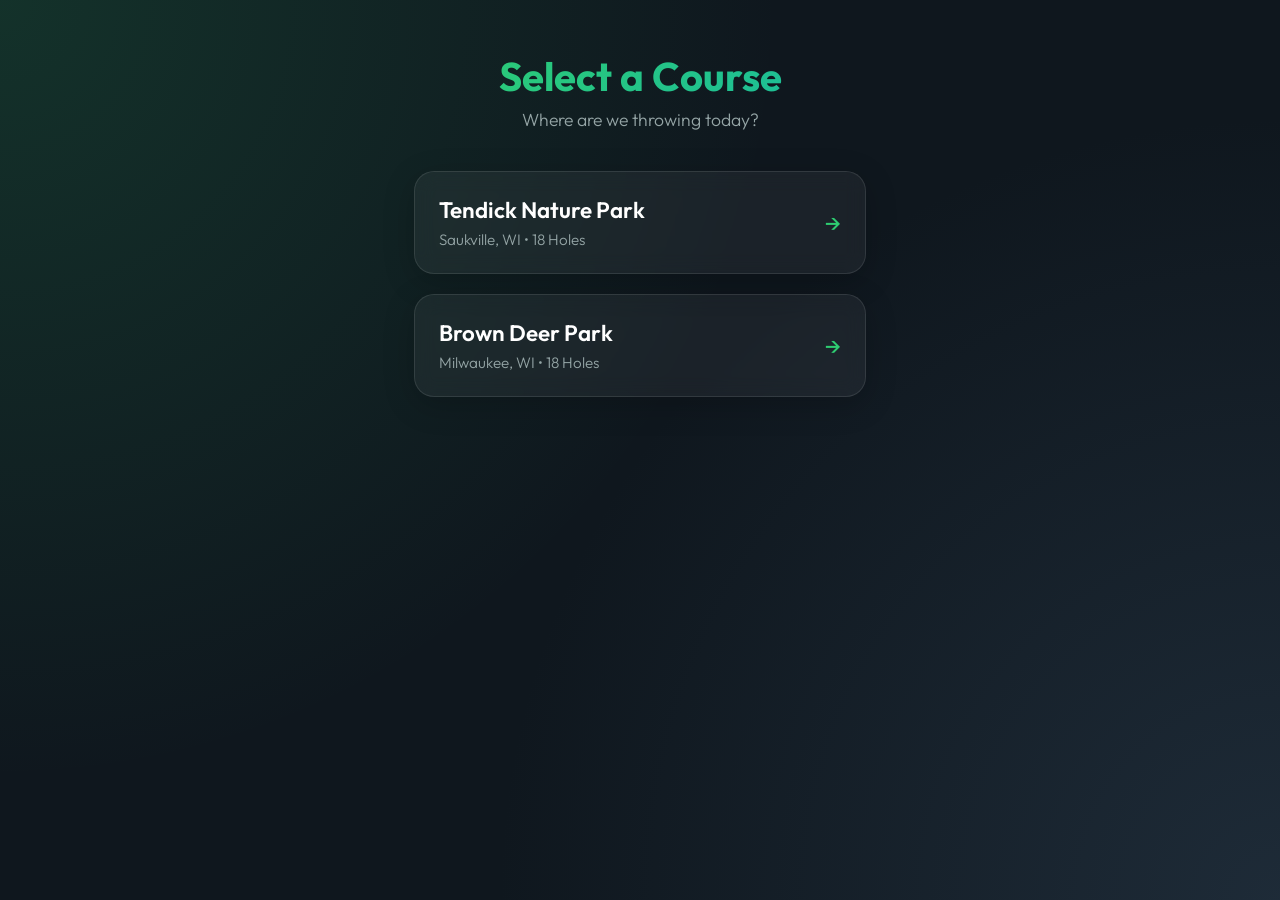
==== index.html @ 023d96f7 "Initial commit" ====
<!DOCTYPE html>
<html lang="en">
<head>
    <meta charset="UTF-8">
    <meta name="viewport" content="width=device-width, initial-scale=1.0, maximum-scale=1.0, user-scalable=no">
    <title>Disc Golf Courses</title>
    <link rel="preconnect" href="https://fonts.googleapis.com">
    <link rel="preconnect" href="https://fonts.gstatic.com" crossorigin>
    <link href="https://fonts.googleapis.com/css2?family=Outfit:wght@300;400;600;700&display=swap" rel="stylesheet">
    <link rel="stylesheet" href="style.css">
</head>
<body>
    <div id="app">
        <header>
            <h1>Select a Course</h1>
            <p>Where are we throwing today?</p>
        </header>

        <main class="course-list">
            <a href="courses/tendick/index.html" class="course-card">
                <div class="course-content">
                    <h2>Tendick Nature Park</h2>
                    <p>Saukville, WI • 18 Holes</p>
                </div>
                <div class="course-icon">→</div>
            </a>

            <a href="courses/brown-deer/index.html" class="course-card">
                <div class="course-content">
                    <h2>Brown Deer Park</h2>
                    <p>Milwaukee, WI • 18 Holes</p>
                </div>
                <div class="course-icon">→</div>
            </a>
        </main>
    </div>
</body>
</html>
---- style.css ----
:root {
    --primary: #2ECC71;
    --primary-dark: #27AE60;
    --secondary: #34495E;
    --bg-dark: #0F171E;
    --card-bg: rgba(255, 255, 255, 0.05);
    --card-hover: rgba(255, 255, 255, 0.1);
    --card-border: rgba(255, 255, 255, 0.1);
    --card-border-hover: rgba(46, 204, 113, 0.5);
    --text-main: #FFFFFF;
    --text-muted: #95A5A6;
    --border-radius: 20px;
    --transition: 0.3s ease;
}

* {
    margin: 0;
    padding: 0;
    box-sizing: border-box;
    font-family: 'Outfit', sans-serif;
    -webkit-tap-highlight-color: transparent;
}

body {
    background-color: var(--bg-dark);
    background-image: radial-gradient(circle at top left, rgba(46, 204, 113, 0.15) 0%, transparent 50%),
                      radial-gradient(circle at bottom right, rgba(52, 73, 94, 0.4) 0%, transparent 50%);
    color: var(--text-main);
    min-height: 100vh;
    display: flex;
    justify-content: center;
    overflow-x: hidden;
}

#app {
    width: 100%;
    max-width: 500px;
    padding: 32px 24px;
    display: flex;
    flex-direction: column;
}

header {
    text-align: center;
    margin-bottom: 40px;
    margin-top: 20px;
    animation: fadeInDown 0.6s ease;
}

h1 {
    font-size: 2.5rem;
    font-weight: 700;
    background: linear-gradient(135deg, #2ECC71, #1ABC9C);
    -webkit-background-clip: text;
    -webkit-text-fill-color: transparent;
    margin-bottom: 8px;
    line-height: 1.2;
}

p {
    color: var(--text-muted);
    font-size: 1.1rem;
    font-weight: 300;
}

.course-list {
    display: flex;
    flex-direction: column;
    gap: 20px;
}

.course-card {
    text-decoration: none;
    color: inherit;
    background: var(--card-bg);
    border: 1px solid var(--card-border);
    border-radius: var(--border-radius);
    padding: 24px;
    display: flex;
    justify-content: space-between;
    align-items: center;
    backdrop-filter: blur(10px);
    box-shadow: 0 8px 32px rgba(0, 0, 0, 0.2);
    transition: var(--transition);
    animation: fadeInUp 0.6s ease backwards;
}

.course-card:nth-child(1) { animation-delay: 0.1s; }
.course-card:nth-child(2) { animation-delay: 0.2s; }
.course-card:nth-child(3) { animation-delay: 0.3s; }

.course-card:hover, .course-card:focus {
    transform: translateY(-4px);
    background: var(--card-hover);
    border-color: var(--card-border-hover);
    box-shadow: 0 12px 40px rgba(46, 204, 113, 0.15);
    outline: none;
}

.course-card:active {
    transform: translateY(0);
}

.course-content h2 {
    font-size: 1.4rem;
    font-weight: 600;
    margin-bottom: 6px;
    color: var(--text-main);
}

.course-content p {
    font-size: 0.95rem;
    color: var(--text-muted);
}

.course-icon {
    font-size: 1.5rem;
    color: var(--primary);
    transition: transform var(--transition);
}

.course-card:hover .course-icon {
    transform: translateX(4px);
}

@keyframes fadeInDown {
    from { opacity: 0; transform: translateY(-20px); }
    to { opacity: 1; transform: translateY(0); }
}

@keyframes fadeInUp {
    from { opacity: 0; transform: translateY(20px); }
    to { opacity: 1; transform: translateY(0); }
}
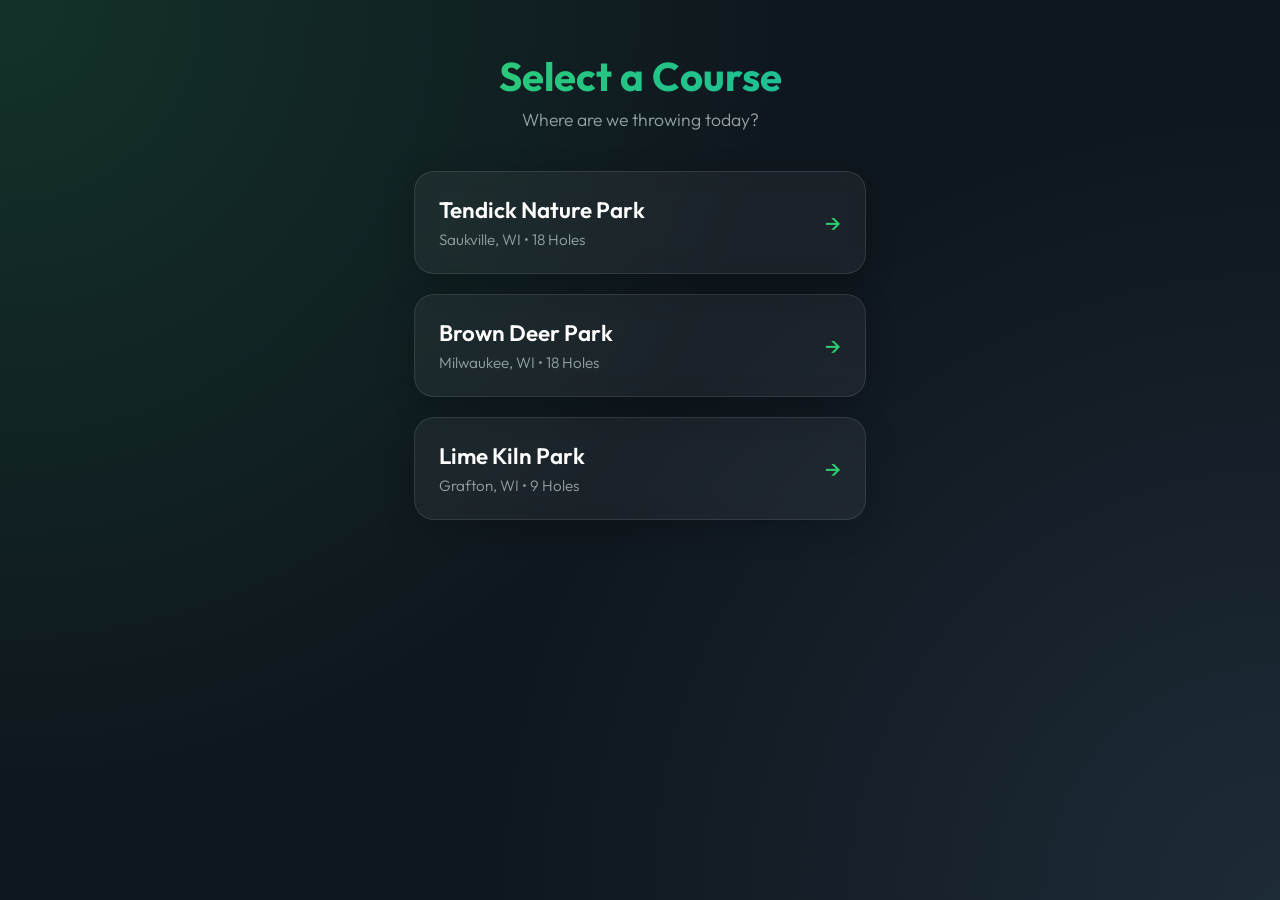
==== commit fff2db78: "Added Lime Kiln Park Lime Kiln" ====
--- a/index.html
+++ b/index.html
@@ -32,6 +32,14 @@
                 </div>
                 <div class="course-icon">→</div>
             </a>
+
+            <a href="courses/lime-kiln/index.html" class="course-card">
+                <div class="course-content">
+                    <h2>Lime Kiln Park</h2>
+                    <p>Grafton, WI • 9 Holes</p>
+                </div>
+                <div class="course-icon">→</div>
+            </a>
         </main>
     </div>
 </body>
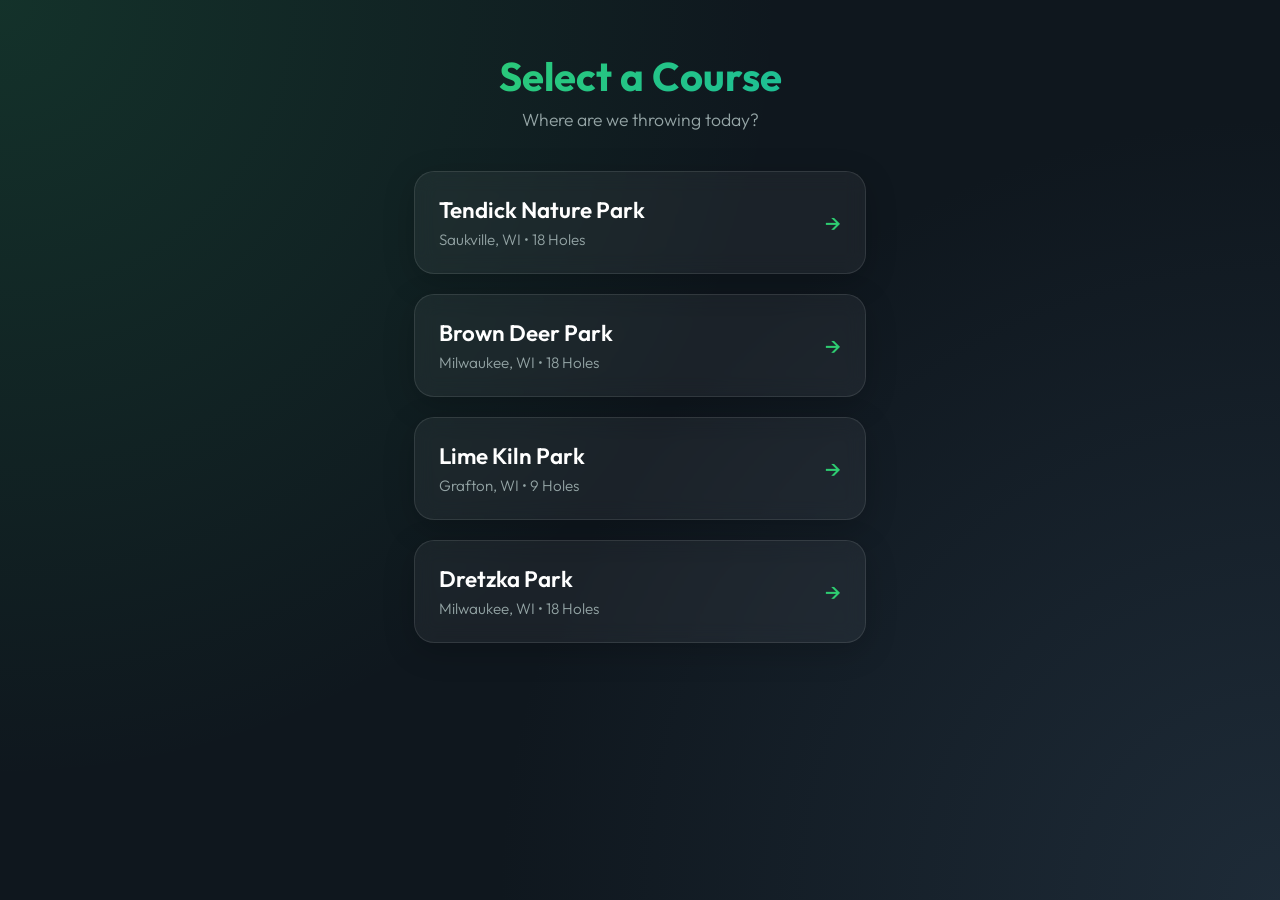
==== commit 711d9144: "Dretska Park Added" ====
--- a/index.html
+++ b/index.html
@@ -40,6 +40,14 @@
                 </div>
                 <div class="course-icon">→</div>
             </a>
+
+            <a href="courses/dretzka/index.html" class="course-card">
+                <div class="course-content">
+                    <h2>Dretzka Park</h2>
+                    <p>Milwaukee, WI • 18 Holes</p>
+                </div>
+                <div class="course-icon">→</div>
+            </a>
         </main>
     </div>
 </body>
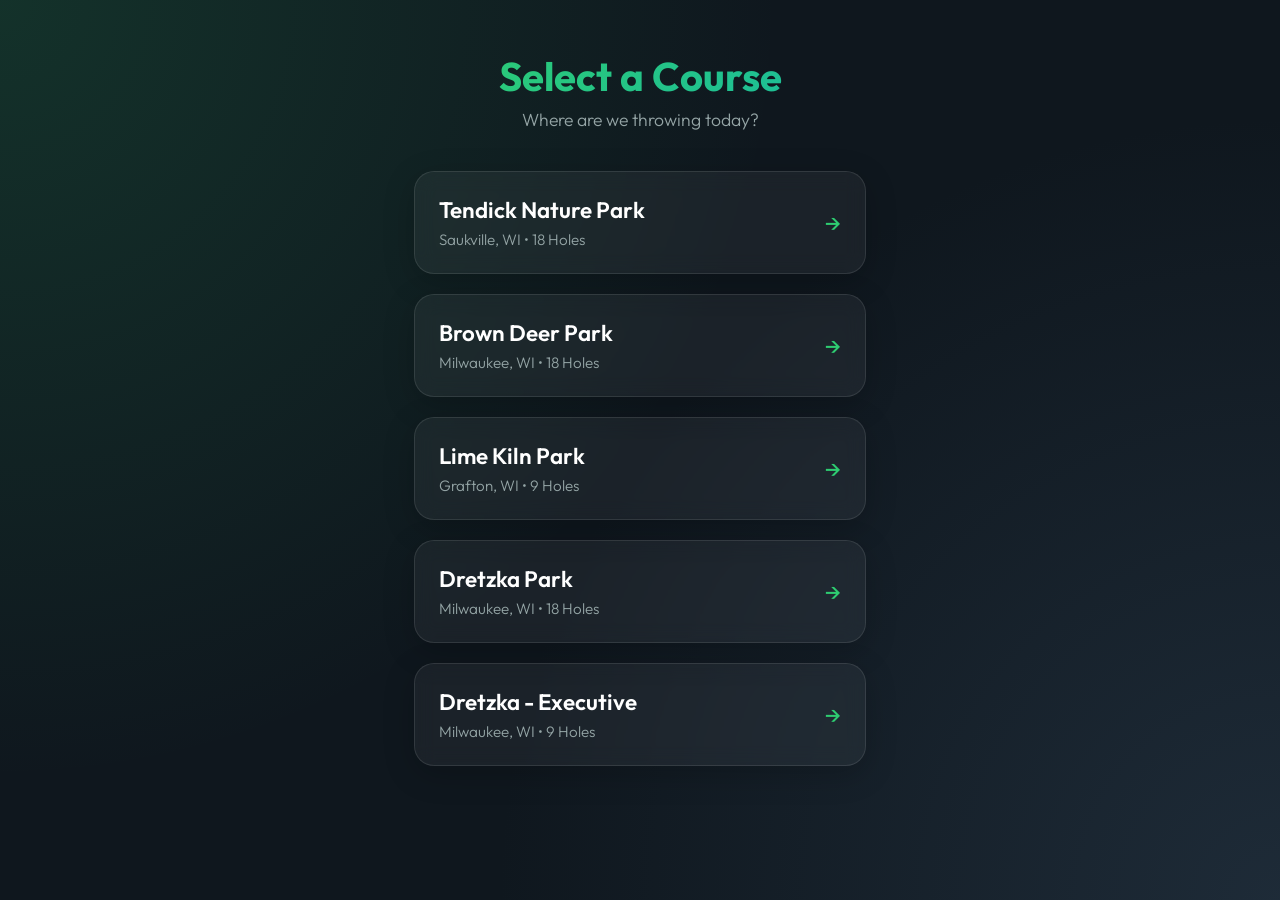
==== commit 09ef4db3: "Dretska - Executive Add the 9 holes" ====
--- a/index.html
+++ b/index.html
@@ -48,6 +48,14 @@
                 </div>
                 <div class="course-icon">→</div>
             </a>
+
+            <a href="courses/dretzka-executive/index.html" class="course-card">
+                <div class="course-content">
+                    <h2>Dretzka - Executive</h2>
+                    <p>Milwaukee, WI • 9 Holes</p>
+                </div>
+                <div class="course-icon">→</div>
+            </a>
         </main>
     </div>
 </body>
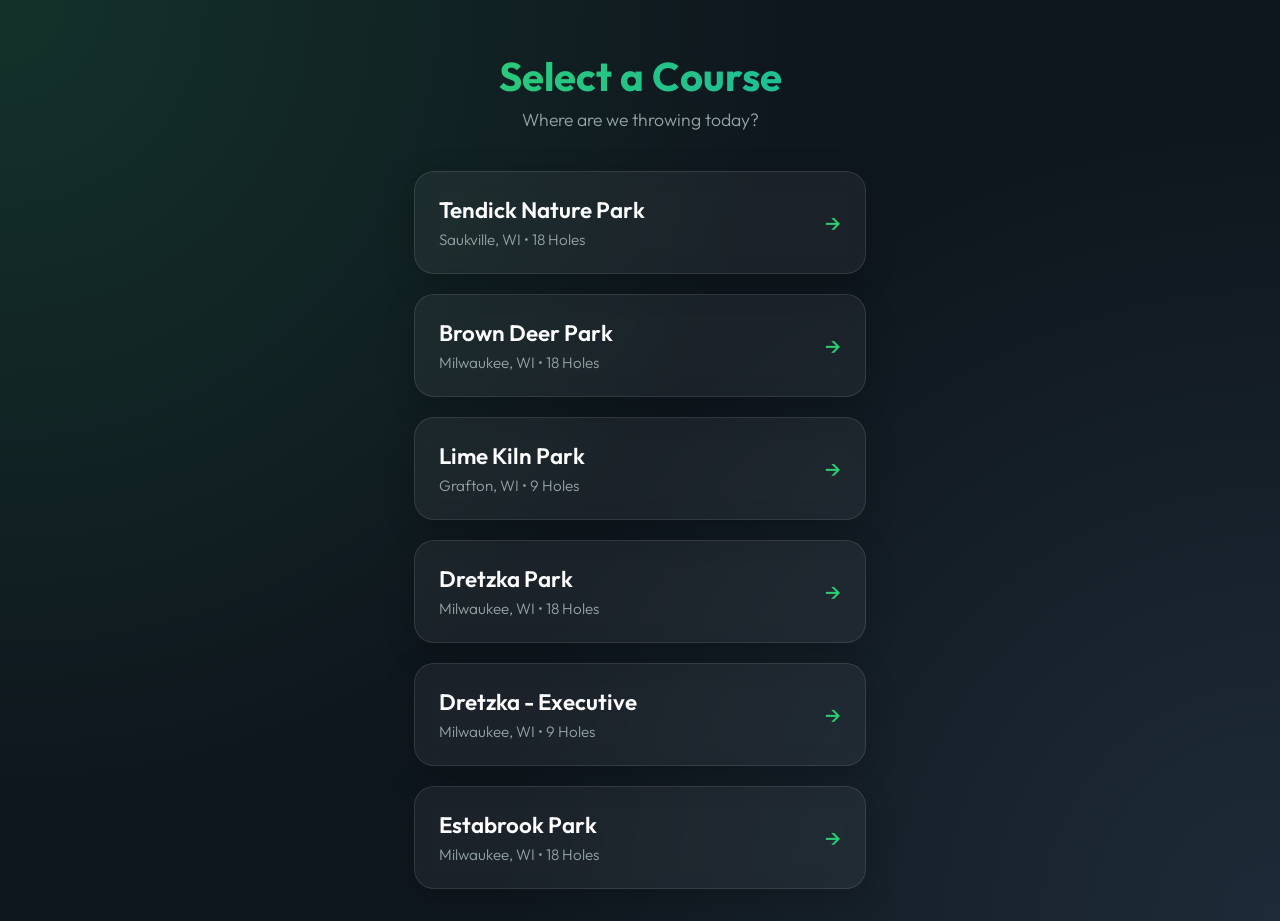
==== commit da275d3c: "Estabrook Added Estabrook Park" ====
--- a/index.html
+++ b/index.html
@@ -56,6 +56,14 @@
                 </div>
                 <div class="course-icon">→</div>
             </a>
+
+            <a href="courses/estabrook/index.html" class="course-card">
+                <div class="course-content">
+                    <h2>Estabrook Park</h2>
+                    <p>Milwaukee, WI • 18 Holes</p>
+                </div>
+                <div class="course-icon">→</div>
+            </a>
         </main>
     </div>
 </body>
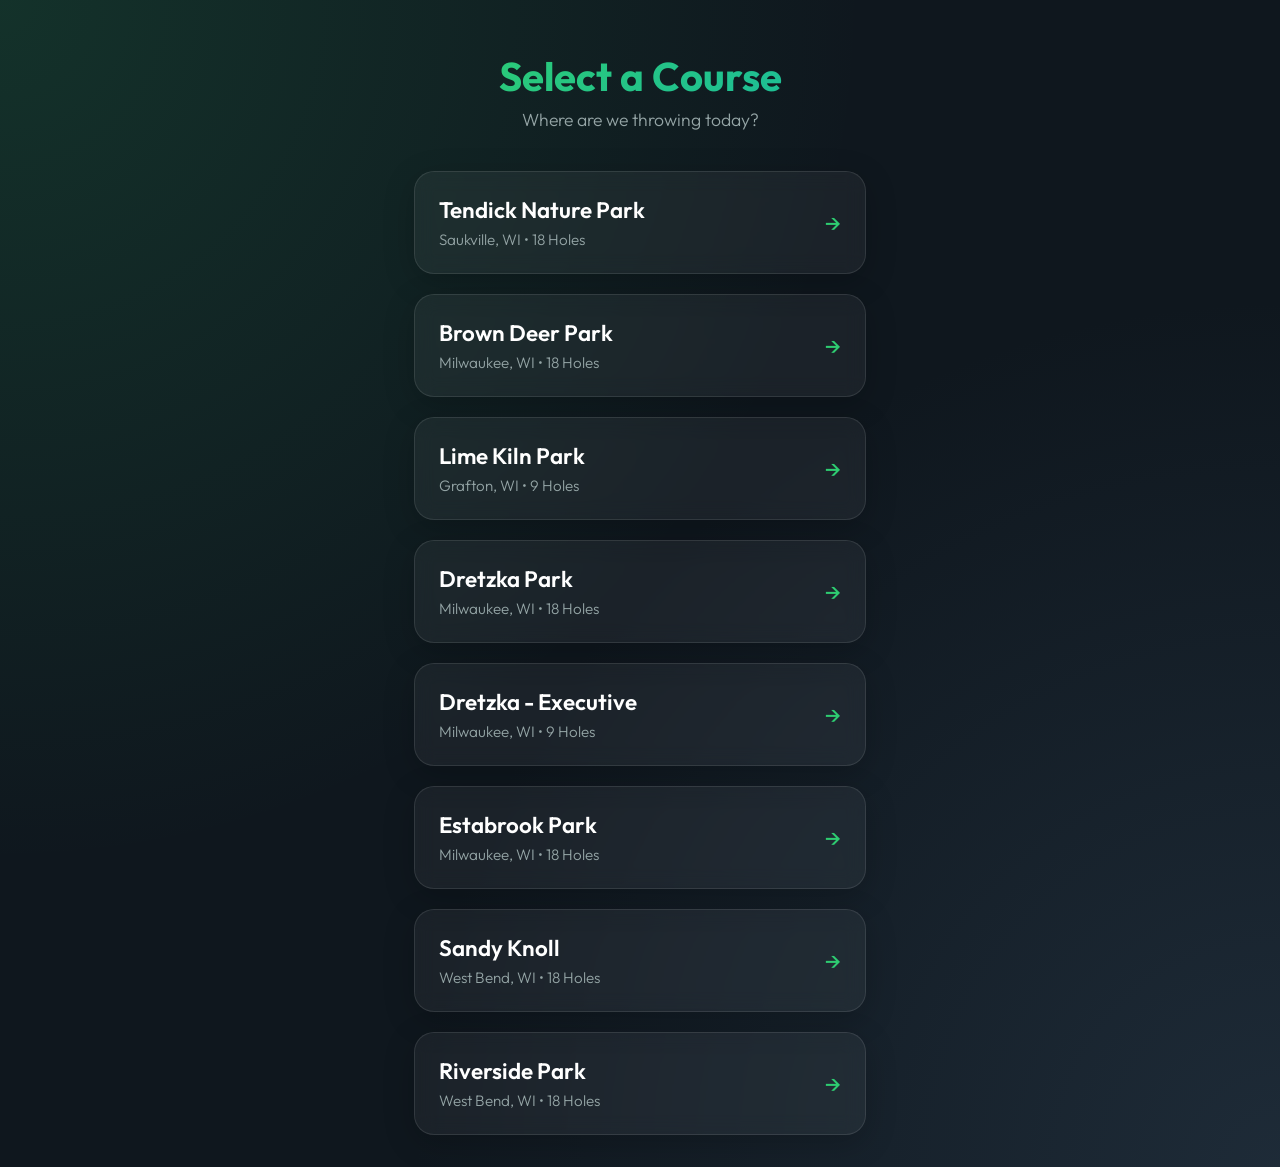
==== commit 5ec577c6: "West Bend Courses Add 2 West Bend Courses" ====
--- a/index.html
+++ b/index.html
@@ -64,6 +64,22 @@
                 </div>
                 <div class="course-icon">→</div>
             </a>
+
+            <a href="courses/sandy-knoll/index.html" class="course-card">
+                <div class="course-content">
+                    <h2>Sandy Knoll</h2>
+                    <p>West Bend, WI • 18 Holes</p>
+                </div>
+                <div class="course-icon">→</div>
+            </a>
+
+            <a href="courses/riverside-park/index.html" class="course-card">
+                <div class="course-content">
+                    <h2>Riverside Park</h2>
+                    <p>West Bend, WI • 18 Holes</p>
+                </div>
+                <div class="course-icon">→</div>
+            </a>
         </main>
     </div>
 </body>
